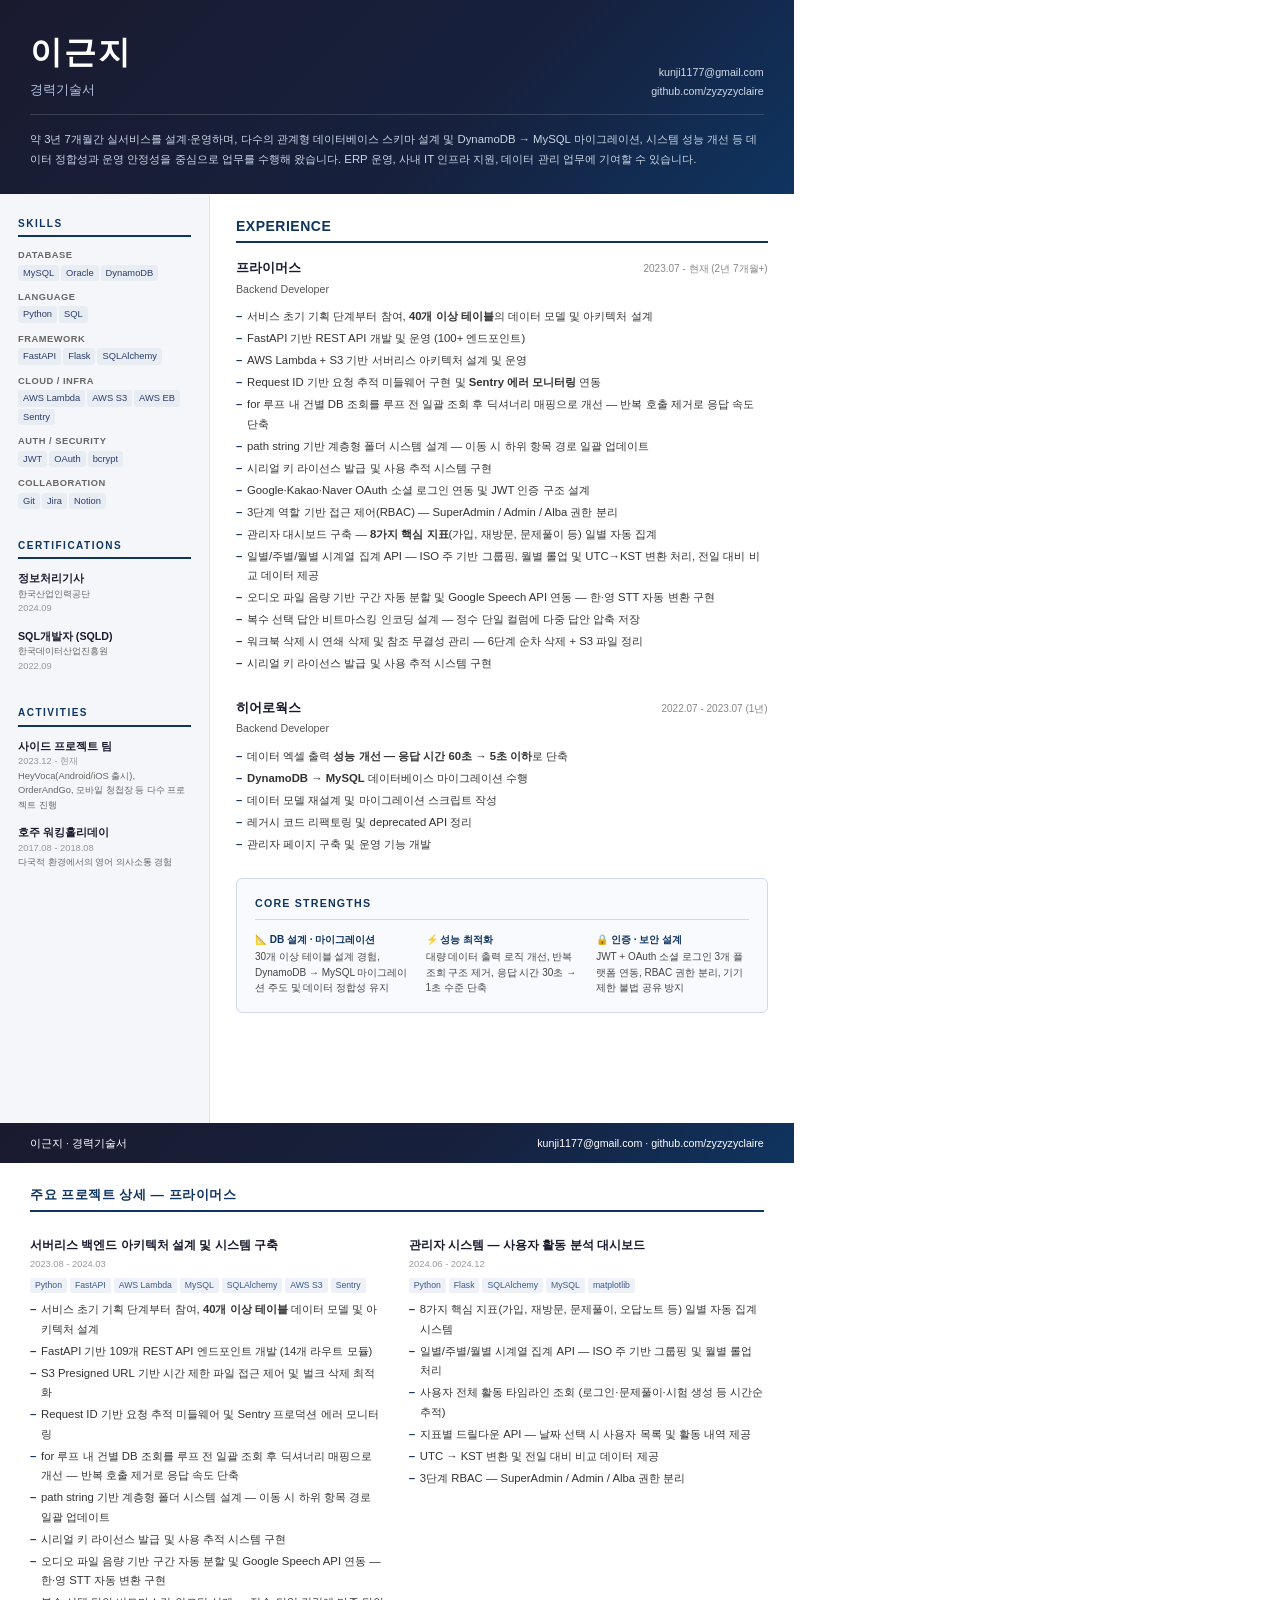
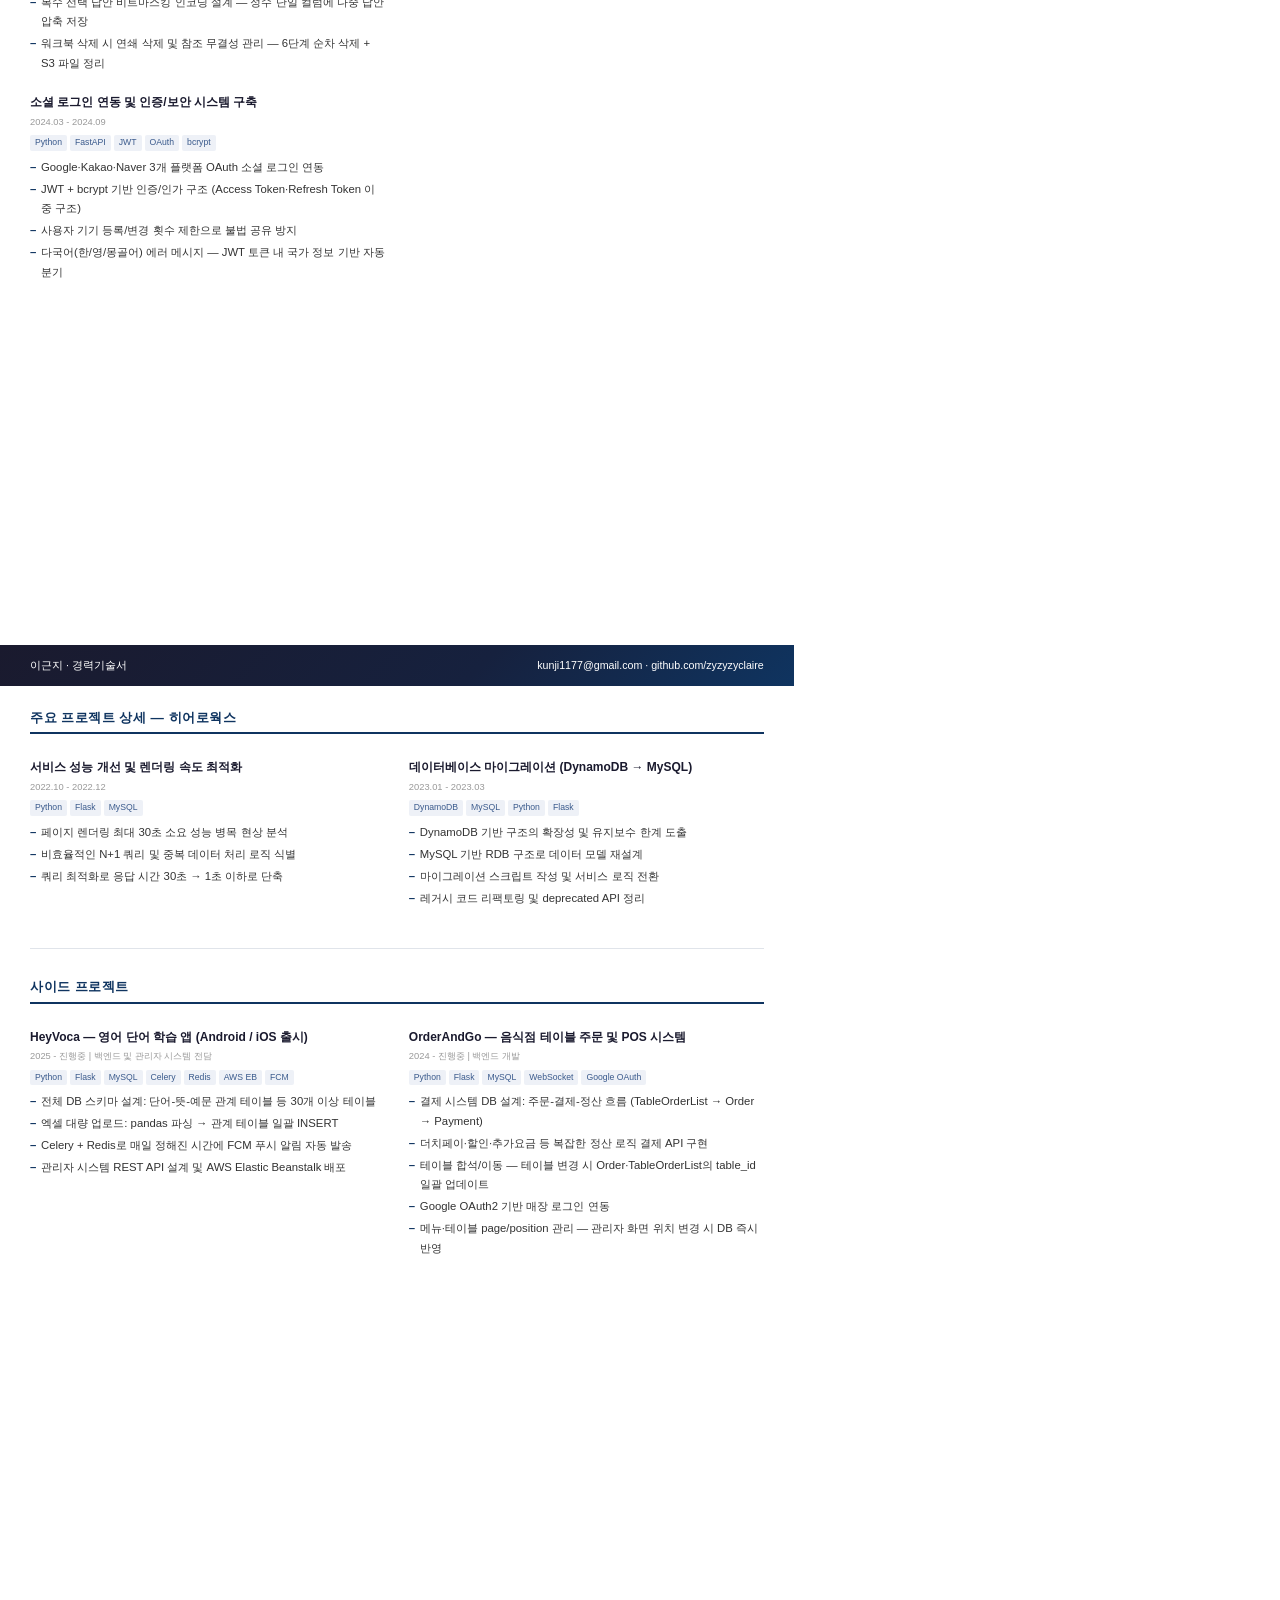
==== portfolio_print_samho.html @ 8c0669a2 "temp" ====
<!DOCTYPE html>
<html lang="ko">
<head>
<meta charset="UTF-8">
<style>
  @page { size: A4; margin: 0; }
  * { margin: 0; padding: 0; box-sizing: border-box; }

  body {
    font-family: 'Noto Sans KR', 'Malgun Gothic', 'Apple SD Gothic Neo', sans-serif;
    color: #1a1a1a;
    font-size: 9pt;
    line-height: 1.55;
    background: white;
    -webkit-print-color-adjust: exact;
    print-color-adjust: exact;
  }

  /* ===== PAGE 1 ===== */
  .page1 {
    width: 210mm;
    height: 297mm;
    overflow: hidden;
    page-break-after: always;
    display: flex;
    flex-direction: column;
  }

  .header {
    background: linear-gradient(135deg, #1a1a2e 0%, #16213e 60%, #0f3460 100%);
    color: white;
    padding: 28px 30px 24px 30px;
    flex-shrink: 0;
    -webkit-print-color-adjust: exact;
    print-color-adjust: exact;
  }

  .header-top {
    display: flex;
    justify-content: space-between;
    align-items: flex-end;
    margin-bottom: 14px;
  }

  .header h1 {
    font-size: 24pt;
    font-weight: 700;
    letter-spacing: 2px;
  }

  .header .doc-title {
    font-size: 10pt;
    font-weight: 300;
    color: #b0c4de;
    margin-top: 2px;
  }

  .header-contact {
    text-align: right;
    font-size: 8pt;
    color: #d0d8e8;
    line-height: 1.75;
  }

  .header-summary {
    padding-top: 14px;
    border-top: 1px solid rgba(255,255,255,0.15);
    font-size: 8.5pt;
    color: #c8d6e5;
    line-height: 1.78;
  }

  .body-layout {
    display: flex;
    flex: 1;
    overflow: hidden;
  }

  /* ===== SIDEBAR ===== */
  .sidebar {
    width: 210px;
    min-width: 210px;
    background: #f4f6f9;
    padding: 22px 18px;
    border-right: 1px solid #e0e4ea;
    overflow: hidden;
    display: flex;
    flex-direction: column;
    -webkit-print-color-adjust: exact;
    print-color-adjust: exact;
  }

  .sidebar-section {
    margin-bottom: 20px;
  }

  .sidebar-section h3 {
    font-size: 7.5pt;
    font-weight: 700;
    color: #0f3460;
    text-transform: uppercase;
    letter-spacing: 1.5px;
    margin-bottom: 11px;
    padding-bottom: 4px;
    border-bottom: 2px solid #0f3460;
    -webkit-print-color-adjust: exact;
    print-color-adjust: exact;
  }

  .skill-category { margin-bottom: 9px; }

  .skill-label {
    font-size: 7pt;
    color: #666;
    font-weight: 600;
    text-transform: uppercase;
    letter-spacing: 0.5px;
  }

  .skill-tags {
    display: flex;
    flex-wrap: wrap;
    gap: 2px;
    margin-top: 2px;
  }

  .skill-tag {
    background: #e8edf3;
    color: #2c3e6b;
    font-size: 7pt;
    padding: 1px 5px;
    border-radius: 3px;
    -webkit-print-color-adjust: exact;
    print-color-adjust: exact;
  }

  .cert-item, .activity-item { margin-bottom: 12px; }

  .cert-name, .activity-name {
    font-size: 8pt;
    font-weight: 600;
    color: #1a1a2e;
  }

  .cert-org, .activity-detail { font-size: 7pt; color: #666; }
  .cert-date, .activity-date { font-size: 7pt; color: #999; }



  /* ===== MAIN ===== */
  .main {
    flex: 1;
    padding: 22px 26px;
    overflow: hidden;
  }

  .section { margin-bottom: 20px; }

  .section-title {
    font-size: 10.5pt;
    font-weight: 700;
    color: #0f3460;
    margin-bottom: 15px;
    padding-bottom: 4px;
    border-bottom: 2px solid #0f3460;
    letter-spacing: 0.5px;
    -webkit-print-color-adjust: exact;
    print-color-adjust: exact;
  }

  .exp-block { margin-bottom: 24px; }

  .exp-header {
    display: flex;
    justify-content: space-between;
    align-items: baseline;
    margin-bottom: 2px;
  }

  .exp-company { font-size: 10pt; font-weight: 700; color: #1a1a2e; }
  .exp-period { font-size: 7.5pt; color: #888; }
  .exp-role { font-size: 8pt; color: #555; margin-bottom: 10px; }

  .exp-items { list-style: none; padding: 0; }

  .exp-items li {
    font-size: 8.5pt;
    line-height: 1.72;
    padding-left: 11px;
    position: relative;
    margin-bottom: 2.5px;
    color: #333;
  }

  .exp-items li::before {
    content: "–";
    position: absolute;
    left: 0;
    color: #0f3460;
    font-weight: 700;
  }

  /* ===== 강점 요약 박스 ===== */
  .strengths-box {
    margin-top: 22px;
    border: 1.5px solid #d0d8ea;
    border-radius: 6px;
    padding: 16px 18px;
    background: #f8fafd;
    -webkit-print-color-adjust: exact;
    print-color-adjust: exact;
  }

  .strengths-box-title {
    font-size: 8pt;
    font-weight: 700;
    color: #0f3460;
    text-transform: uppercase;
    letter-spacing: 1.2px;
    margin-bottom: 12px;
    padding-bottom: 7px;
    border-bottom: 1.5px solid #d0d8ea;
    -webkit-print-color-adjust: exact;
    print-color-adjust: exact;
  }

  .strengths-grid {
    display: grid;
    grid-template-columns: 1fr 1fr 1fr;
    gap: 12px 18px;
  }

  .strength-item {}

  .strength-label {
    font-size: 7.5pt;
    font-weight: 700;
    color: #0f3460;
    margin-bottom: 2px;
  }

  .strength-desc {
    font-size: 7.5pt;
    color: #444;
    line-height: 1.55;
  }

  /* ===== PAGE 2 / 3 ===== */
  .page2, .page3 {
    width: 210mm;
    min-height: 297mm;
    page-break-before: always;
  }

  .page2-header, .page3-header {
    background: linear-gradient(135deg, #1a1a2e 0%, #16213e 60%, #0f3460 100%);
    color: white;
    padding: 12px 30px;
    font-size: 8pt;
    display: flex;
    justify-content: space-between;
    -webkit-print-color-adjust: exact;
    print-color-adjust: exact;
  }

  .page2-content, .page3-content {
    padding: 22px 30px;
  }

  .p2-grid {
    display: grid;
    grid-template-columns: 1fr 1fr;
    gap: 10px 24px;
  }

  .p2-col {}

  .project-block { margin-bottom: 20px; }

  .project-title {
    font-size: 9pt;
    font-weight: 700;
    color: #1a1a2e;
    margin-bottom: 3px;
  }

  .project-period { font-size: 7pt; color: #999; margin-bottom: 6px; }

  .project-tags {
    display: flex;
    flex-wrap: wrap;
    gap: 3px;
    margin-bottom: 7px;
  }

  .project-tag {
    background: #eef1f7;
    color: #3a5a8c;
    font-size: 6.5pt;
    padding: 1px 5px;
    border-radius: 2px;
    font-weight: 500;
    -webkit-print-color-adjust: exact;
    print-color-adjust: exact;
  }

  .p2-section-title {
    font-size: 10pt;
    font-weight: 700;
    color: #0f3460;
    margin-bottom: 14px;
    padding-bottom: 4px;
    border-bottom: 2px solid #0f3460;
    letter-spacing: 0.5px;
    grid-column: 1 / -1;
    -webkit-print-color-adjust: exact;
    print-color-adjust: exact;
  }

  .full-width {
    grid-column: 1 / -1;
  }

  .divider {
    grid-column: 1 / -1;
    height: 1px;
    background: #e0e4ea;
    margin: 10px 0 18px 0;
    -webkit-print-color-adjust: exact;
    print-color-adjust: exact;
  }
</style>
</head>
<body>

<!-- PAGE 1 -->
<div class="page1">
  <div class="header">
    <div class="header-top">
      <div>
        <h1>이근지</h1>
        <div class="doc-title">경력기술서</div>
      </div>
      <div class="header-contact">
        kunji1177@gmail.com<br>
        github.com/zyzyzyclaire
      </div>
    </div>
    <div class="header-summary">
      약 3년 7개월간 실서비스를 설계·운영하며, 다수의 관계형 데이터베이스 스키마 설계 및 DynamoDB → MySQL 마이그레이션,
      시스템 성능 개선 등 데이터 정합성과 운영 안정성을 중심으로 업무를 수행해 왔습니다.
      ERP 운영, 사내 IT 인프라 지원, 데이터 관리 업무에 기여할 수 있습니다.
    </div>
  </div>

  <div class="body-layout">

    <!-- 사이드바: Skills / Certs / Activities + 하단에 히어로웍스 -->
    <div class="sidebar">
      <div class="sidebar-section">
        <h3>Skills</h3>
        <div class="skill-category">
          <div class="skill-label">Database</div>
          <div class="skill-tags">
            <span class="skill-tag">MySQL</span>
            <span class="skill-tag">Oracle</span>
            <span class="skill-tag">DynamoDB</span>
          </div>
        </div>
        <div class="skill-category">
          <div class="skill-label">Language</div>
          <div class="skill-tags">
            <span class="skill-tag">Python</span>
            <span class="skill-tag">SQL</span>
          </div>
        </div>
        <div class="skill-category">
          <div class="skill-label">Framework</div>
          <div class="skill-tags">
            <span class="skill-tag">FastAPI</span>
            <span class="skill-tag">Flask</span>
            <span class="skill-tag">SQLAlchemy</span>
          </div>
        </div>
        <div class="skill-category">
          <div class="skill-label">Cloud / Infra</div>
          <div class="skill-tags">
            <span class="skill-tag">AWS Lambda</span>
            <span class="skill-tag">AWS S3</span>
            <span class="skill-tag">AWS EB</span>
            <span class="skill-tag">Sentry</span>
          </div>
        </div>
        <div class="skill-category">
          <div class="skill-label">Auth / Security</div>
          <div class="skill-tags">
            <span class="skill-tag">JWT</span>
            <span class="skill-tag">OAuth</span>
            <span class="skill-tag">bcrypt</span>
          </div>
        </div>
        <div class="skill-category">
          <div class="skill-label">Collaboration</div>
          <div class="skill-tags">
            <span class="skill-tag">Git</span>
            <span class="skill-tag">Jira</span>
            <span class="skill-tag">Notion</span>
          </div>
        </div>
      </div>

      <div class="sidebar-section">
        <h3>Certifications</h3>
        <div class="cert-item">
          <div class="cert-name">정보처리기사</div>
          <div class="cert-org">한국산업인력공단</div>
          <div class="cert-date">2024.09</div>
        </div>
        <div class="cert-item">
          <div class="cert-name">SQL개발자 (SQLD)</div>
          <div class="cert-org">한국데이터산업진흥원</div>
          <div class="cert-date">2022.09</div>
        </div>
      </div>

      <div class="sidebar-section">
        <h3>Activities</h3>
        <div class="activity-item">
          <div class="activity-name">사이드 프로젝트 팀</div>
          <div class="activity-date">2023.12 - 현재</div>
          <div class="activity-detail">HeyVoca(Android/iOS 출시), OrderAndGo, 모바일 청첩장 등 다수 프로젝트 진행</div>
        </div>
        <div class="activity-item">
          <div class="activity-name">호주 워킹홀리데이</div>
          <div class="activity-date">2017.08 - 2018.08</div>
          <div class="activity-detail">다국적 환경에서의 영어 의사소통 경험</div>
        </div>
      </div>

    </div>

    <!-- 메인: 프라이머스만 -->
    <div class="main">
      <div class="section">
        <div class="section-title">EXPERIENCE</div>

        <div class="exp-block">
          <div class="exp-header">
            <span class="exp-company">프라이머스</span>
            <span class="exp-period">2023.07 - 현재 (2년 7개월+)</span>
          </div>
          <div class="exp-role">Backend Developer</div>
          <ul class="exp-items">
            <li>서비스 초기 기획 단계부터 참여, <strong>40개 이상 테이블</strong>의 데이터 모델 및 아키텍처 설계</li>
            <li>FastAPI 기반 REST API 개발 및 운영 (100+ 엔드포인트)</li>                                                                 
            <li>AWS Lambda + S3 기반 서버리스 아키텍처 설계 및 운영</li>
            <li>Request ID 기반 요청 추적 미들웨어 구현 및 <strong>Sentry 에러 모니터링</strong> 연동</li>
            <li>for 루프 내 건별 DB 조회를 루프 전 일괄 조회 후 딕셔너리 매핑으로 개선 — 반복 호출 제거로 응답 속도 단축</li>
            <li>path string 기반 계층형 폴더 시스템 설계 — 이동 시 하위 항목 경로 일괄 업데이트</li>
            <li>시리얼 키 라이선스 발급 및 사용 추적 시스템 구현</li>
            <li>Google·Kakao·Naver OAuth 소셜 로그인 연동 및 JWT 인증 구조 설계</li>
            <!-- 여기서부터 adm -->
            <!-- 인증 / 권한 -->
            <li>3단계 역할 기반 접근 제어(RBAC) — SuperAdmin / Admin / Alba 권한 분리</li>                                             
            <!-- 관리자 대시보드 / 통계 -->
            <li>관리자 대시보드 구축 — <strong>8가지 핵심 지표</strong>(가입, 재방문, 문제풀이 등) 일별 자동 집계</li>
            <li>일별/주별/월별 시계열 집계 API — ISO 주 기반 그룹핑, 월별 롤업 및 UTC→KST 변환 처리, 전일 대비 비교 데이터 제공</li>   
            <!-- 콘텐츠 관리 -->
            <li>오디오 파일 음량 기반 구간 자동 분할 및 Google Speech API 연동 — 한·영 STT 자동 변환 구현</li>
            <li>복수 선택 답안 비트마스킹 인코딩 설계 — 정수 단일 컬럼에 다중 답안 압축 저장</li>
            <!-- 데이터 관리 -->
            <li>워크북 삭제 시 연쇄 삭제 및 참조 무결성 관리 — 6단계 순차 삭제 + S3 파일 정리</li>
            <li>시리얼 키 라이선스 발급 및 사용 추적 시스템 구현</li>
          </ul>
        </div>

        <div class="exp-block">
          <div class="exp-header">
            <span class="exp-company">히어로웍스</span>
            <span class="exp-period">2022.07 - 2023.07 (1년)</span>
          </div>
          <div class="exp-role">Backend Developer</div>
          <ul class="exp-items">
            <li>데이터 엑셀 출력 <strong>성능 개선 — 응답 시간 60초 → 5초 이하</strong>로 단축</li>
            <li><strong>DynamoDB → MySQL</strong> 데이터베이스 마이그레이션 수행</li>
            <li>데이터 모델 재설계 및 마이그레이션 스크립트 작성</li>
            <li>레거시 코드 리팩토링 및 deprecated API 정리</li>
            <li>관리자 페이지 구축 및 운영 기능 개발</li>
          </ul>
        </div>
      </div>

      <!-- 강점 요약 박스 -->
      <div class="strengths-box">
        <div class="strengths-box-title">Core Strengths</div>
        <div class="strengths-grid">
          <div class="strength-item">
            <div class="strength-label">📐 DB 설계 · 마이그레이션</div>
            <div class="strength-desc">30개 이상 테이블 설계 경험, DynamoDB → MySQL 마이그레이션 주도 및 데이터 정합성 유지</div>
          </div>
          <div class="strength-item">
            <div class="strength-label">⚡ 성능 최적화</div>
            <div class="strength-desc">대량 데이터 출력 로직 개선, 반복 조회 구조 제거, 응답 시간 30초 → 1초 수준 단축</div>
          </div>
          <div class="strength-item">
            <div class="strength-label">🔒 인증 · 보안 설계</div>
            <div class="strength-desc">JWT + OAuth 소셜 로그인 3개 플랫폼 연동, RBAC 권한 분리, 기기 제한 불법 공유 방지</div>
          </div>
        </div>
      </div>

    </div>
  </div>
</div>

<!-- PAGE 2: 프라이머스 프로젝트 상세 -->
<div class="page2">
  <div class="page2-header">
    <span>이근지 · 경력기술서</span>
    <span>kunji1177@gmail.com · github.com/zyzyzyclaire</span>
  </div>

  <div class="page2-content">
    <div class="p2-grid">

      <div class="p2-section-title">주요 프로젝트 상세 — 프라이머스</div>

      <!-- 왼쪽 컬럼 -->
      <div class="p2-col">
        <div class="project-block">
          <div class="project-title">서버리스 백엔드 아키텍처 설계 및 시스템 구축</div>
          <div class="project-period">2023.08 - 2024.03</div>
          <div class="project-tags">
            <span class="project-tag">Python</span>
            <span class="project-tag">FastAPI</span>
            <span class="project-tag">AWS Lambda</span>
            <span class="project-tag">MySQL</span>
            <span class="project-tag">SQLAlchemy</span>
            <span class="project-tag">AWS S3</span>
            <span class="project-tag">Sentry</span>
          </div>
          <ul class="exp-items">
            <li>서비스 초기 기획 단계부터 참여, <strong>40개 이상 테이블</strong> 데이터 모델 및 아키텍처 설계</li>
            <li>FastAPI 기반 109개 REST API 엔드포인트 개발 (14개 라우트 모듈)</li>
            <li>S3 Presigned URL 기반 시간 제한 파일 접근 제어 및 벌크 삭제 최적화</li>
            <li>Request ID 기반 요청 추적 미들웨어 및 Sentry 프로덕션 에러 모니터링</li>
            <li>for 루프 내 건별 DB 조회를 루프 전 일괄 조회 후 딕셔너리 매핑으로 개선 — 반복 호출 제거로 응답 속도 단축</li>
            <li>path string 기반 계층형 폴더 시스템 설계 — 이동 시 하위 항목 경로 일괄 업데이트</li>
            <li>시리얼 키 라이선스 발급 및 사용 추적 시스템 구현</li>
            <li>오디오 파일 음량 기반 구간 자동 분할 및 Google Speech API 연동 — 한·영 STT 자동 변환 구현</li>
            <li>복수 선택 답안 비트마스킹 인코딩 설계 — 정수 단일 컬럼에 다중 답안 압축 저장</li>
            <li>워크북 삭제 시 연쇄 삭제 및 참조 무결성 관리 — 6단계 순차 삭제 + S3 파일 정리</li>
          </ul>
        </div>

        <div class="project-block">
          <div class="project-title">소셜 로그인 연동 및 인증/보안 시스템 구축</div>
          <div class="project-period">2024.03 - 2024.09</div>
          <div class="project-tags">
            <span class="project-tag">Python</span>
            <span class="project-tag">FastAPI</span>
            <span class="project-tag">JWT</span>
            <span class="project-tag">OAuth</span>
            <span class="project-tag">bcrypt</span>
          </div>
          <ul class="exp-items">
            <li>Google·Kakao·Naver 3개 플랫폼 OAuth 소셜 로그인 연동</li>
            <li>JWT + bcrypt 기반 인증/인가 구조 (Access Token·Refresh Token 이중 구조)</li>
            <li>사용자 기기 등록/변경 횟수 제한으로 불법 공유 방지</li>
            <li>다국어(한/영/몽골어) 에러 메시지 — JWT 토큰 내 국가 정보 기반 자동 분기</li>
          </ul>
        </div>
      </div>

      <!-- 오른쪽 컬럼 -->
      <div class="p2-col">
        <div class="project-block">
          <div class="project-title">관리자 시스템 — 사용자 활동 분석 대시보드</div>
          <div class="project-period">2024.06 - 2024.12</div>
          <div class="project-tags">
            <span class="project-tag">Python</span>
            <span class="project-tag">Flask</span>
            <span class="project-tag">SQLAlchemy</span>
            <span class="project-tag">MySQL</span>
            <span class="project-tag">matplotlib</span>
          </div>
          <ul class="exp-items">
            <li>8가지 핵심 지표(가입, 재방문, 문제풀이, 오답노트 등) 일별 자동 집계 시스템</li>
            <li>일별/주별/월별 시계열 집계 API — ISO 주 기반 그룹핑 및 월별 롤업 처리</li>
            <li>사용자 전체 활동 타임라인 조회 (로그인·문제풀이·시험 생성 등 시간순 추적)</li>
            <li>지표별 드릴다운 API — 날짜 선택 시 사용자 목록 및 활동 내역 제공</li>
            <li>UTC → KST 변환 및 전일 대비 비교 데이터 제공</li>
            <li>3단계 RBAC — SuperAdmin / Admin / Alba 권한 분리</li>
          </ul>
        </div>
      </div>

    </div>
  </div>
</div>

<!-- PAGE 3: 히어로웍스 + 사이드 프로젝트 -->
<div class="page3">
  <div class="page3-header">
    <span>이근지 · 경력기술서</span>
    <span>kunji1177@gmail.com · github.com/zyzyzyclaire</span>
  </div>

  <div class="page3-content">
    <div class="p2-grid">

      <div class="p2-section-title">주요 프로젝트 상세 — 히어로웍스</div>

      <div class="p2-col">
        <div class="project-block">
          <div class="project-title">서비스 성능 개선 및 렌더링 속도 최적화</div>
          <div class="project-period">2022.10 - 2022.12</div>
          <div class="project-tags">
            <span class="project-tag">Python</span>
            <span class="project-tag">Flask</span>
            <span class="project-tag">MySQL</span>
          </div>
          <ul class="exp-items">
            <li>페이지 렌더링 최대 30초 소요 성능 병목 현상 분석</li>
            <li>비효율적인 N+1 쿼리 및 중복 데이터 처리 로직 식별</li>
            <li>쿼리 최적화로 응답 시간 30초 → 1초 이하로 단축</li>
          </ul>
        </div>
      </div>

      <div class="p2-col">
        <div class="project-block">
          <div class="project-title">데이터베이스 마이그레이션 (DynamoDB → MySQL)</div>
          <div class="project-period">2023.01 - 2023.03</div>
          <div class="project-tags">
            <span class="project-tag">DynamoDB</span>
            <span class="project-tag">MySQL</span>
            <span class="project-tag">Python</span>
            <span class="project-tag">Flask</span>
          </div>
          <ul class="exp-items">
            <li>DynamoDB 기반 구조의 확장성 및 유지보수 한계 도출</li>
            <li>MySQL 기반 RDB 구조로 데이터 모델 재설계</li>
            <li>마이그레이션 스크립트 작성 및 서비스 로직 전환</li>
            <li>레거시 코드 리팩토링 및 deprecated API 정리</li>
          </ul>
        </div>
      </div>

      <!-- 구분선 -->
      <div class="divider"></div>

      <div class="p2-section-title">사이드 프로젝트</div>

      <div class="p2-col">
        <div class="project-block">
          <div class="project-title">HeyVoca — 영어 단어 학습 앱 (Android / iOS 출시)</div>
          <div class="project-period">2025 - 진행중 | 백엔드 및 관리자 시스템 전담</div>
          <div class="project-tags">
            <span class="project-tag">Python</span>
            <span class="project-tag">Flask</span>
            <span class="project-tag">MySQL</span>
            <span class="project-tag">Celery</span>
            <span class="project-tag">Redis</span>
            <span class="project-tag">AWS EB</span>
            <span class="project-tag">FCM</span>
          </div>
          <ul class="exp-items">
            <li>전체 DB 스키마 설계: 단어-뜻-예문 관계 테이블 등 30개 이상 테이블</li>
            <li>엑셀 대량 업로드: pandas 파싱 → 관계 테이블 일괄 INSERT</li>
            <li>Celery + Redis로 매일 정해진 시간에 FCM 푸시 알림 자동 발송</li>
            <li>관리자 시스템 REST API 설계 및 AWS Elastic Beanstalk 배포</li>
          </ul>
        </div>
      </div>

      <div class="p2-col">
        <div class="project-block">
          <div class="project-title">OrderAndGo — 음식점 테이블 주문 및 POS 시스템</div>
          <div class="project-period">2024 - 진행중 | 백엔드 개발</div>
          <div class="project-tags">
            <span class="project-tag">Python</span>
            <span class="project-tag">Flask</span>
            <span class="project-tag">MySQL</span>
            <span class="project-tag">WebSocket</span>
            <span class="project-tag">Google OAuth</span>
          </div>
          <ul class="exp-items">
            <li>결제 시스템 DB 설계: 주문-결제-정산 흐름 (TableOrderList → Order → Payment)</li>
            <li>더치페이·할인·추가요금 등 복잡한 정산 로직 결제 API 구현</li>
            <li>테이블 합석/이동 — 테이블 변경 시 Order·TableOrderList의 table_id 일괄 업데이트</li>
            <li>Google OAuth2 기반 매장 로그인 연동</li>
            <li>메뉴·테이블 page/position 관리 — 관리자 화면 위치 변경 시 DB 즉시 반영</li>
          </ul>
        </div>
      </div>

    </div>
  </div>
</div>

</body>
</html>
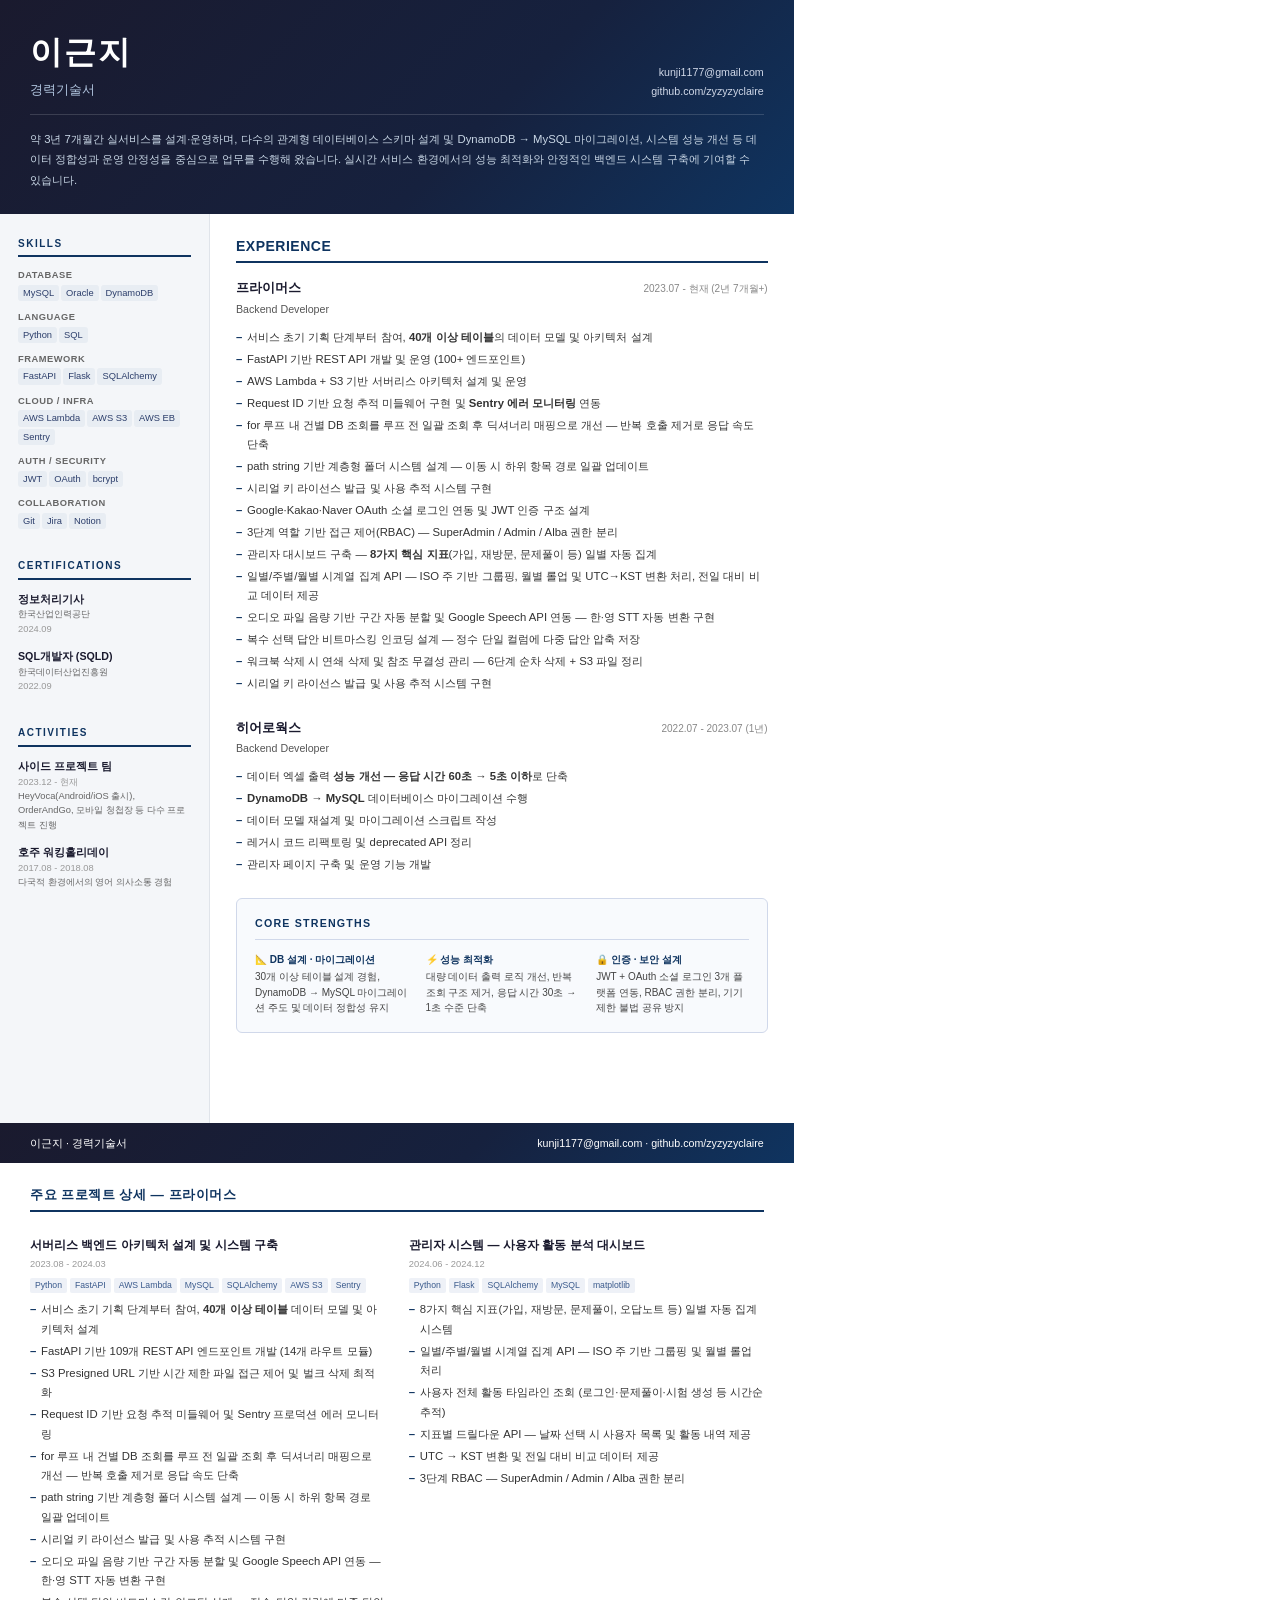
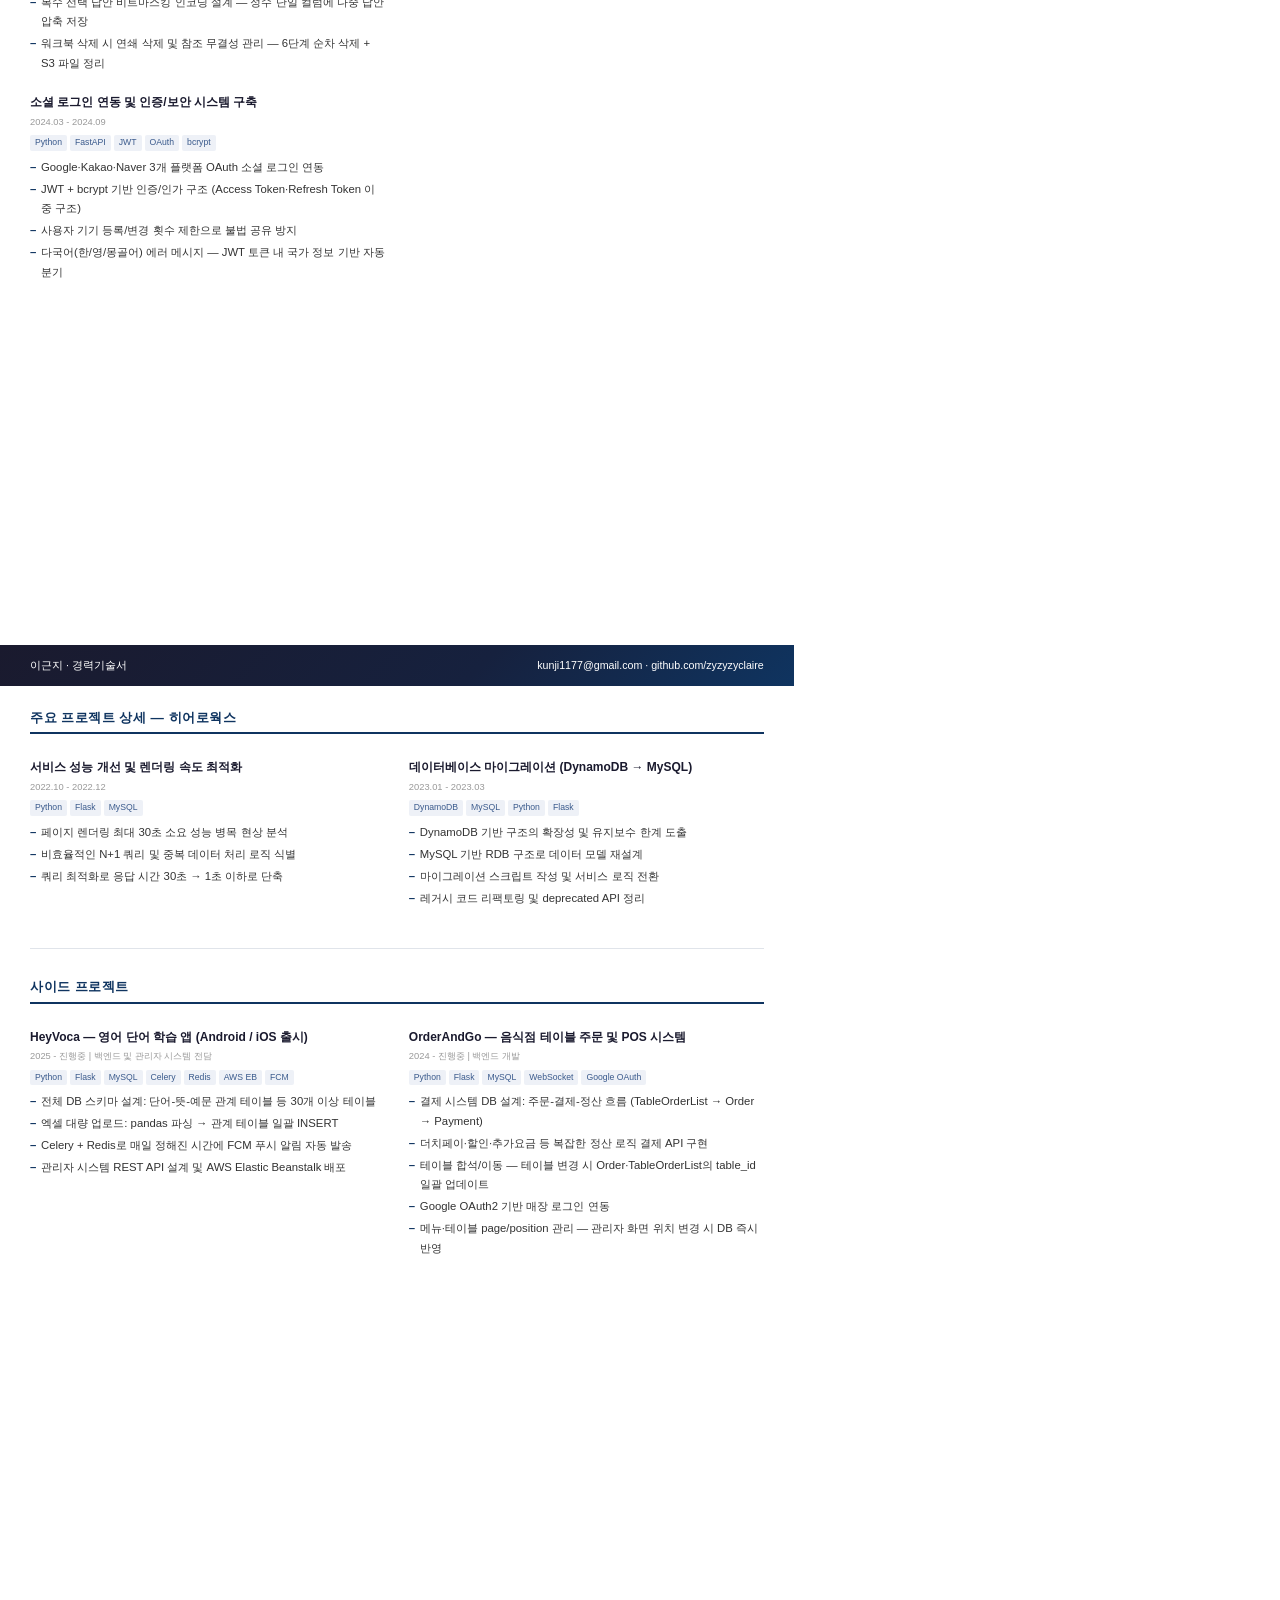
==== commit af53011f: "temp" ====
--- a/portfolio_print_samho.html
+++ b/portfolio_print_samho.html
@@ -349,7 +349,8 @@
     <div class="header-summary">
       약 3년 7개월간 실서비스를 설계·운영하며, 다수의 관계형 데이터베이스 스키마 설계 및 DynamoDB → MySQL 마이그레이션,
       시스템 성능 개선 등 데이터 정합성과 운영 안정성을 중심으로 업무를 수행해 왔습니다.
-      ERP 운영, 사내 IT 인프라 지원, 데이터 관리 업무에 기여할 수 있습니다.
+      <!-- ERP 운영, 사내 IT 인프라 지원, 데이터 관리 업무에 기여할 수 있습니다. -->
+      실시간 서비스 환경에서의 성능 최적화와 안정적인 백엔드 시스템 구축에 기여할 수 있습니다.
     </div>
   </div>
 
